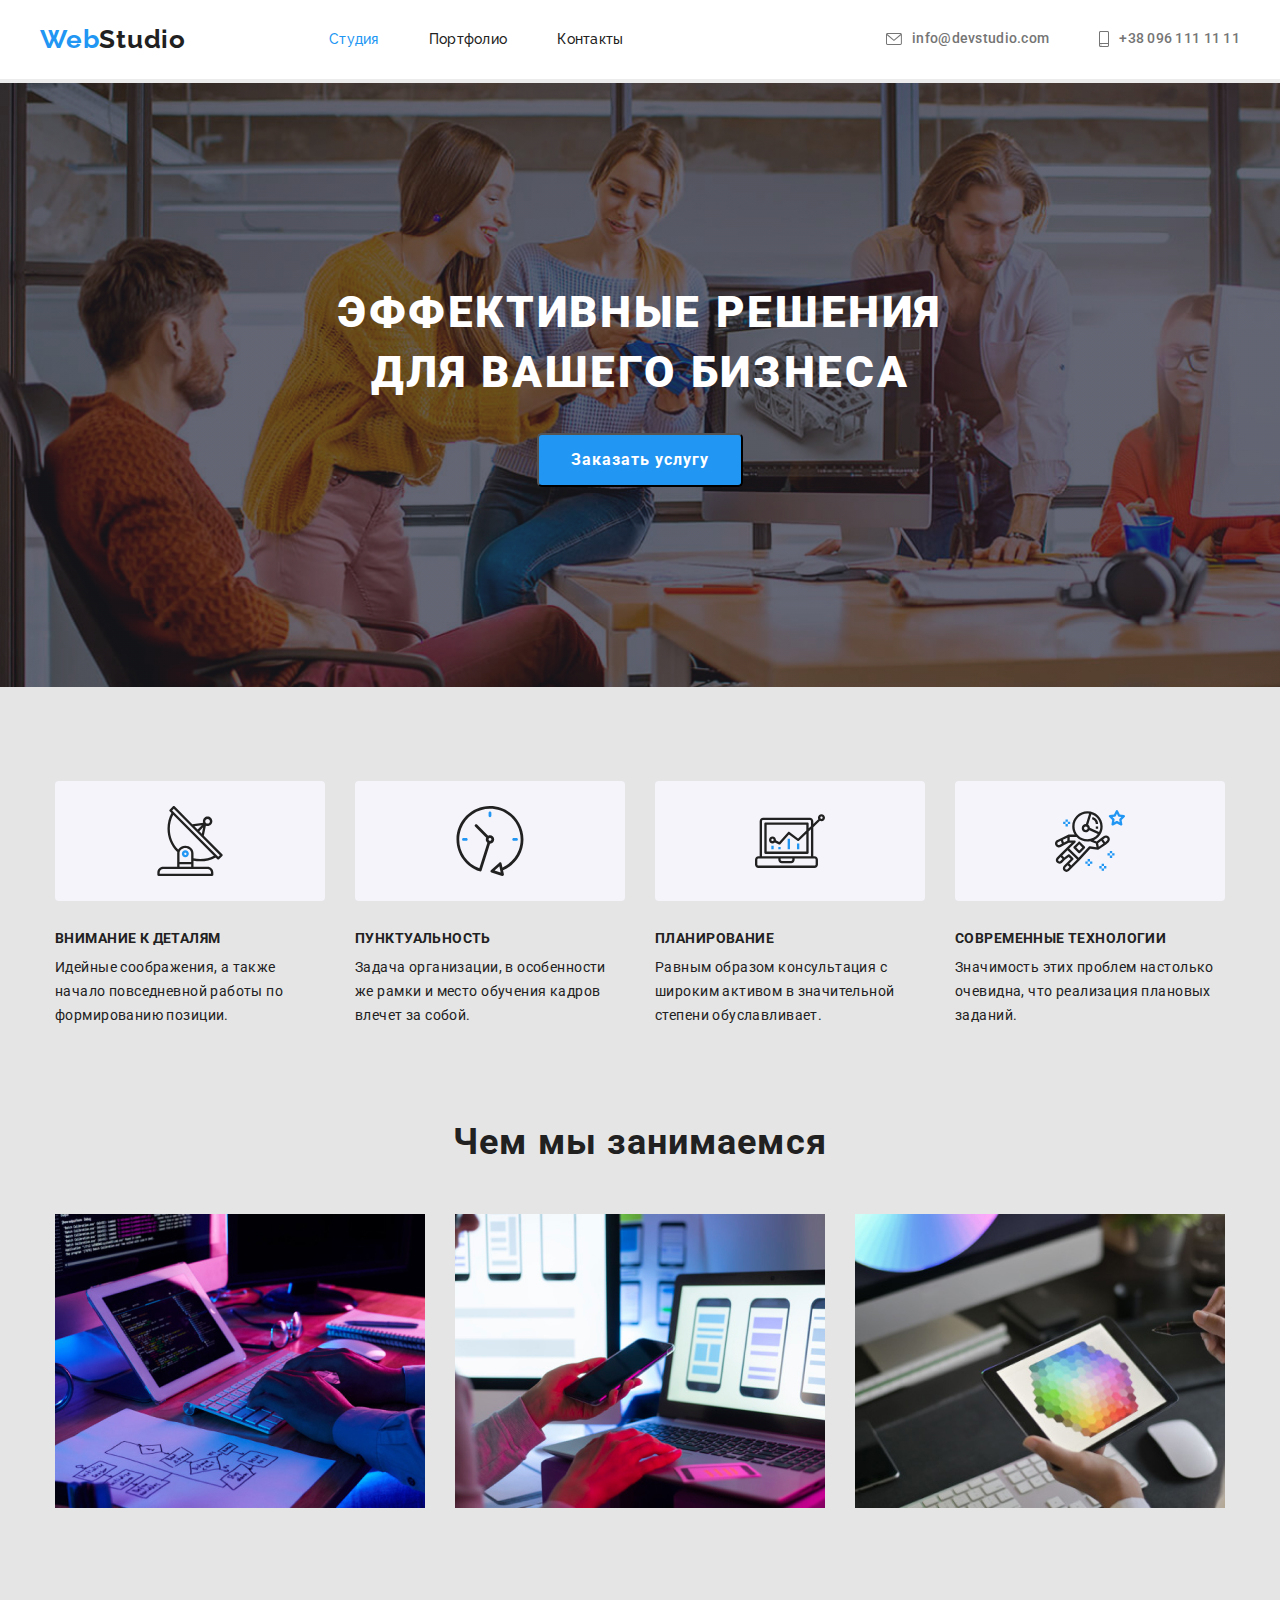
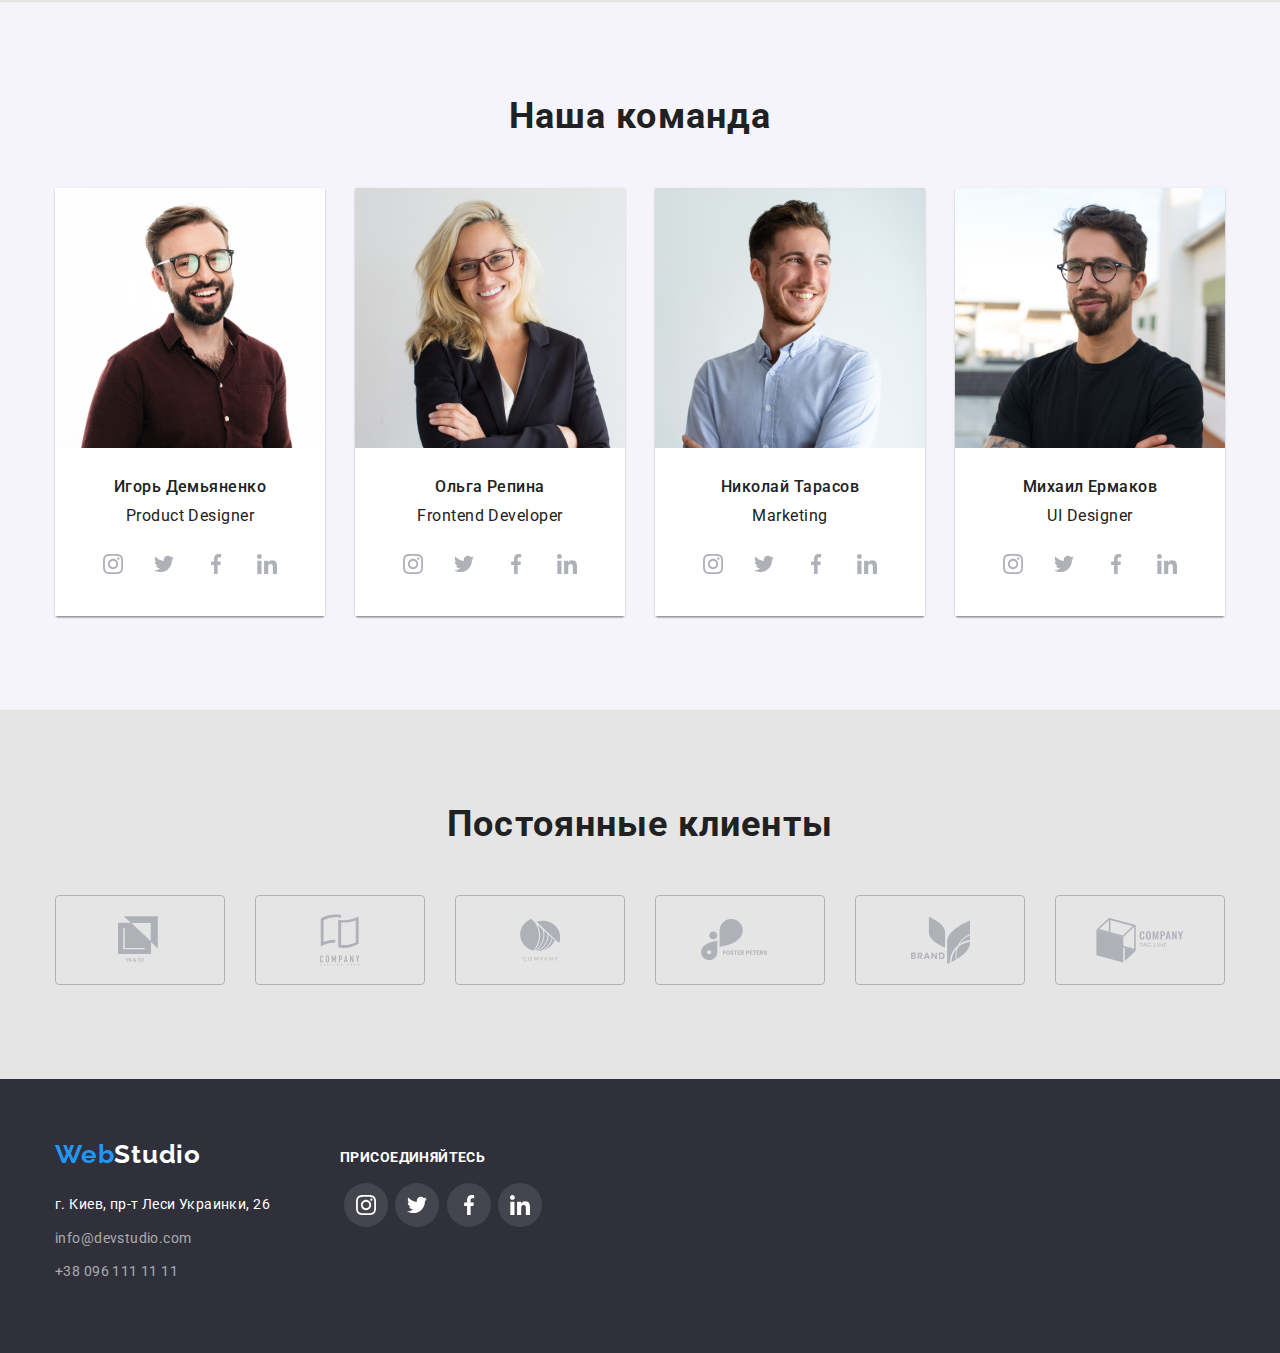
==== index.html @ 930734c8 "Перенос ДЗ №4" ====
<!DOCTYPE html>
<html lang="ru">
<head>
    <meta charset="UTF-8">
    <meta name="viewport" content="width=device-width, initial-scale=1.0">
    <title>Веб-Студия</title>
    <link rel="stylesheet" href="https://cdnjs.cloudflare.com/ajax/libs/modern-normalize/1.0.0/modern-normalize.css">
    <link rel="stylesheet" href="./css/style.css">
    <link rel="preconnect" href="https://fonts.gstatic.com">
<link href="https://fonts.googleapis.com/css2?family=Raleway:wght@700&family=Roboto:wght@400;500;700;900&display=swap" rel="stylesheet">
    
</head>
<body>

    <!-- Хедер -->
    <header>
        <div class="container header-container">
            <a class="header-logo" href="index.html">Web
                <span class="header-studio">Studio</span>
            </a>
            <nav class="nav">
                <ul class="list header-list">
                    <li class="header-item">
                        <a class="link header-link active-page" href="index.html">Студия</a>
                    </li>

                    <li>
                        <a class="link header-link" href="portfolio.html">Портфолио</a>
                    </li>

                    <li>
                        <a class="link header-link" href="#">Контакты</a>
                    </li>
                </ul>
            </nav>
            <!--------------------- Контакты хедера ----------------------------->
            <ul class="list contact-list">
                <li>
                    <a class="link header-contacts" href="mailto:">
                        <svg class="icon-mail">
                            <use href="./images/sprite.svg#icon-mail"></use>
                        </svg> info@devstudio.com </a>
                </li>
                <li>
                    <a class="link header-contacts" href="tel:+380961111111">
                        <svg class="icon-smartphone">
                            <use href="./images/sprite.svg#icon-smartphone"></use>
                        </svg> +38 096 111 11 11
                    </a>
                </li>
            </ul>
        </div>
    </header>

    <main>
        <!--------------------- Герой --------------------------------->
        <hr class="hero-line">
        <section class="hero">
            <div class="container overlay">
                <h1 class="hero-text">Эффективные решения <br>
                    для вашего бизнеса
                </h1>
                <button class="button main-button">
                    Заказать услугу
                </button>
            </div>
        </section>

        <!--------------------- Компетенции --------------------------->
        <section class="competence">
            <h2 class="visually-hidden"></h2>

            <div class="container">
                <ul class="list competence-list">
                    <li class="competence-unit">
                        <div class="competence-icon">
                            <svg width="70" height="70">
                                <use href="./images/sprite.svg#icon-antenna"></use>
                            </svg>
                        </div>
                        <h3 class="competence-item">Внимание к деталям</h3>
                        <p class="competence-text">Идейные соображения, а также начало
                            повседневной работы по формированию позиции.
                        </p>
                    </li>
                    <li class="competence-unit">
                        <div class="competence-icon">
                            <svg width="70" height="70">
                                <use href="./images/sprite.svg#icon-clock"></use>
                            </svg>
                        </div>
                        <h3 class="competence-item">Пунктуальность</h3>
                        <p class="competence-text">Задача организации, в особенности же рамки
                            и место обучения кадров влечет за собой.
                        </p>
                    </li>
                    <li class="competence-unit">
                        <div class="competence-icon">
                            <svg width="70" height="70">
                                <use href="./images/sprite.svg#icon-diagram"></use>
                            </svg>
                        </div>
                        <h3 class="competence-item">Планирование</h3>
                        <p class="competence-text">Равным образом консультация с широким активом
                            в значительной степени обуславливает.
                        </p>
                    </li>
                    <li class="competence-unit">
                        <div class="competence-icon">
                            <svg width="70" height="70">
                                <use href="./images/sprite.svg#icon-astronaut"></use>
                            </svg>
                        </div>
                        <h3 class="competence-item">Современные технологии</h3>
                        <p class="competence-text">Значимость этих проблем настолько очевидна,
                            что реализация плановых заданий.
                        </p>
                    </li>
                </ul>
            </div>
        </section>

        <!--------------------- Чем мы занимаемся --------------------->
        <section class="our-work">
            <div class="container">
                <h2 class="our-work-title">Чем мы занимаемся</h2>
                <ul class="list images-list">
                    <li class="images-item">
                        <img class="our-work-imges" src="./images/picture1.jpg" alt="Man printing on a keyboard"
                            width="370">
                    </li>
                    <li class="images-item">
                        <img class="our-work-imges" src="./images/picture2.jpg" alt="Woman keep a smartphone"
                            width="370">
                    </li>
                    <li class="images-item">
                        <img class="our-work-imges" src="./images/picture3.jpg" alt="Woman keep a tablet" width="370">
                    </li>
                </ul>
            </div>
        </section>

         <!-- Наша команда  -->
        <section class="our-team">
            <div class="container">
                <h2 class="our-team-title">Наша команда</H2>
                <ul class="list images-list">

                    <li class="our-team-item">
                        <img class="our-team-imges" src="./images/img1.jpg" alt="man in a brown shirt" width="270">
                        <div class="our-team-people">
                            <h3 class="team-item">Игорь Демьяненко</h3>
                            <p class="team-text">Product Designer</p>
                            <ul class="social-box">
                                <li class="social-item">
                                    <a class="team social-link" href="#">
                                        <svg class="icon-instagram">
                                            <use href="./images/sprite.svg#icon-instagram"></use>
                                        </svg>
                                    </a>
                                </li>
                                <li class="social-item">
                                    <a class="team social-link" href="#">
                                        <svg class="icon-twitter">
                                            <use href="./images/sprite.svg#icon-twitter"></use>
                                        </svg>
                                    </a>
                                </li>
                                <li class="social-item">
                                    <a class="team social-link" href="#">
                                        <svg class="icon-facebook">
                                            <use href="./images/sprite.svg#icon-facebook"></use>
                                        </svg>
                                    </a>
                                </li>
                                <li class="social-item">
                                    <a class="team social-link" href="#">
                                        <svg class="icon-linkedin">
                                            <use href="./images/sprite.svg#icon-linkedin"></use>
                                        </svg>
                                    </a>
                                </li>
                            </ul>
                        </div>
                    </li>

                    <li class="our-team-item">
                        <img class="our-team-imges" src="./images/img2.jpg" alt="woman in a black jacket" width="270">
                        <div class="our-team-people">
                            <h3 class="team-item">Ольга Репина</h3>
                            <p class="team-text">Frontend Developer</p>
                            <ul class="social-box">
                                <li class="social-item">
                                    <a class="team social-link" href="#">
                                        <svg class="icon-instagram">
                                            <use href="./images/sprite.svg#icon-instagram"></use>
                                        </svg>
                                    </a>
                                </li>
                                <li class="social-item">
                                    <a class="team social-link" href="#">
                                        <svg class="icon-twitter">
                                            <use href="./images/sprite.svg#icon-twitter"></use>
                                        </svg>
                                    </a>
                                </li>
                                <li class="social-item">
                                    <a class="team social-link" href="#">
                                        <svg class="icon-facebook">
                                            <use href="./images/sprite.svg#icon-facebook"></use>
                                        </svg>
                                    </a>
                                </li>
                                <li class="social-item">
                                    <a class="team social-link" href="#">
                                        <svg class="icon-linkedin">
                                            <use href="./images/sprite.svg#icon-linkedin"></use>
                                        </svg>
                                    </a>
                                </li>
                            </ul>
                        </div>
                    </li>

                    <li class="our-team-item">
                        <img class="our-team-imges" src="./images/img3.jpg" alt="man in a blue shirt" width="270">
                        <div class="our-team-people">
                            <h3 class="team-item">Николай Тарасов</h3>
                            <p class="team-text">Marketing</p>
                            <ul class="social-box">
                                <li class="social-item">
                                    <a class="team social-link" href="#">
                                        <svg class="icon-instagram">
                                            <use href="./images/sprite.svg#icon-instagram"></use>
                                        </svg>
                                    </a>
                                </li>
                                <li class="social-item">
                                    <a class="team social-link" href="#">
                                        <svg class="icon-twitter">
                                            <use href="./images/sprite.svg#icon-twitter"></use>
                                        </svg>
                                    </a>
                                </li>
                                <li class="social-item">
                                    <a class="team social-link" href="#">
                                        <svg class="icon-facebook">
                                            <use href="./images/sprite.svg#icon-facebook"></use>
                                        </svg>
                                    </a>
                                </li>
                                <li class="social-item">
                                    <a class="team social-link" href="#">
                                        <svg class="icon-linkedin">
                                            <use href="./images/sprite.svg#icon-linkedin"></use>
                                        </svg>
                                    </a>
                                </li>
                            </ul>
                        </div>
                    </li>

                    <li class="our-team-item">
                        <img class="our-team-imges" src="./images/img4.jpg" alt="man in a black t-shirt" width="270">
                        <div class="our-team-people">
                            <h3 class="team-item">Михаил Ермаков</h3>
                            <p class="team-text">UI Designer</p>
                            <ul class="social-box">
                                <li class="social-item">
                                    <a class="team social-link" href="#">
                                        <svg class="icon-instagram">
                                            <use href="./images/sprite.svg#icon-instagram"></use>
                                        </svg>
                                    </a>
                                </li>
                                <li class="social-item">
                                    <a class="team social-link" href="#">
                                        <svg class="icon-twitter">
                                            <use href="./images/sprite.svg#icon-twitter"></use>
                                        </svg>
                                    </a>
                                </li>
                                <li class="social-item">
                                    <a class="team social-link" href="#">
                                        <svg class="icon-facebook">
                                            <use href="./images/sprite.svg#icon-facebook"></use>
                                        </svg>
                                    </a>
                                </li>
                                <li class="social-item">
                                    <a class="team social-link" href="#">
                                        <svg class="icon-linkedin">
                                            <use href="./images/sprite.svg#icon-linkedin"></use>
                                        </svg>
                                    </a>
                                </li>
                            </ul>
                        </div>
                    </li>

                </ul>
            </div>
        </section>
         <!-- Клиенты  -->
        <section class="clients">
            <div class="container">
                <h2 class="clients-title">Постоянные клиенты</h2>
                <ul class="clients-list">
                    <li class="clients-item">
                        <a class="clients-link" href="">
                            <svg class="icon-Client_1" width="44" height="49">
                                <use href="./images/sprite.svg#icon-Client_1"></use>
                            </svg>
                        </a>
                    </li>
                    <li class="clients-item">
                        <a class="clients-link" href="">
                            <svg class="icon-Client_2" width="40" height="52">
                                <use href="./images/sprite.svg#icon-Client_2"></use>
                            </svg>
                        </a>
                    </li>
                    <li class="clients-item">
                        <a class="clients-link" href="">
                            <svg class="icon-Client_3" width="41" height="42">
                                <use href="./images/sprite.svg#icon-Client_3"></use>
                            </svg>
                        </a>
                    </li>
                    <li class="clients-item">
                        <a class="clients-link" href="">
                            <svg class="icon-Client_4" width="79" height="42">
                                <use href="./images/sprite.svg#icon-Client_4"></use>
                            </svg>
                        </a>
                    </li>
                    <li class="clients-item">
                        <a class="clients-link" href="">
                            <svg class="icon-Client_5" width="59" height="47">
                                <use href="./images/sprite.svg#icon-Client_5"></use>
                            </svg>
                        </a>
                    </li>
                    <li class="clients-item">
                        <a class="clients-link" href="">
                            <svg class="icon-Client_6" width="88" height="45">
                                <use href="./images/sprite.svg#icon-Client_6"></use>
                            </svg>
                        </a>
                    </li>
                </ul>
            </div>
        </section>
    </main>

    <!-- Футер -->
    <footer>
        <div class="container footer-container">
            <div>
                <a class="footer-logo" href="index.html">Web
                    <span class="footer-studio link">Studio</span>
                </a>
                <address>г. Киев, пр-т Леси Украинки, 26</address>
                <a class="link footer-link" href="mailto:">info@devstudio.com</a>
                <a class="link footer-link" href="tel:+380961111111">+38 096 111 11 11</a>
            </div>
            <div>
                <h3 class="footer-item">
                    ПРИСОЕДИНЯЙТЕСЬ
                </h3>
                <ul class="footer-box">
                    <li class="social-unit">
                        <a class="social-link" href="#">
                            <svg class="pic-instagram">
                                <use href="./images/sprite.svg#icon-instagram"></use>
                            </svg>
                        </a>
                    </li>
                    <li class="social-unit">
                        <a class="social-link" href="#">
                            <svg class="pic-twitter">
                                <use href="./images/sprite.svg#icon-twitter"></use>
                            </svg>
                        </a>
                    </li>
                    <li class="social-unit">
                        <a class="social-link" href="#">
                            <svg class="pic-facebook">
                                <use href="./images/sprite.svg#icon-facebook"></use>
                            </svg>
                        </a>
                    </li>
                    <li class="social-unit">
                        <a class="social-link" href="#">
                            <svg class="pic-linkedin">
                                <use href="./images/sprite.svg#icon-linkedin"></use>
                            </svg>
                        </a>
                    </li>
                </ul>
            </div>
        </div>
    </footer>
</body>
</html>
---- css/style.css ----
/* 
Основной цвет текста   #212121; - Заголовки черн
Вторичный цвет текста  #FFFFFF; - Заголовки бел
Цвет текста Параграфы  #757575;

Акцкет 1 ------------- #2196F3; - Синий для кнопок и навигации */


 /* 
 Основной цвет фона  #E5E5E5; - 
 Вторичный цвет фона #2F303A; - Герой и Футер
 Фон хедера          #FFFFFF;

 */
:root {
    --primary-title-color:#212121;
    --secondary-title-color:#FFFFFF;
    --text-color:#757575;
    --accent-color:#2196F3;
    --logo-color:#ffffff;
    --icon-color:  #AFB1B8;

    --primary-background-color:#E5E5E5;
    --secondary-background-color:#2F303A;
    --header-background-clor:#FFFFFF;  
    --button-background-clor:#F5F4FA;

}

h1,
h2,
h3,
p {
  margin-top: 0;
  margin-bottom: 0;
}

ul {
    list-style: none;
    margin: 0;
    padding: 0;
}

li {
    list-style: none;
    margin: 0;
    padding: 0;
}

body {
    font-family: 'Roboto', sans-serif;
    font-style: normal;
}

header {
    background-color: var(--header-background-clor);
}

.container {
    width: 1200px;
    margin: 0 auto;
    padding: 0 15px;
}

.header-container {
    display: flex;
    align-items: center;
    padding: 24px 0;
}

footer {
    padding: 60px 0;
    background-color: var(--secondary-background-color);
}
.footer-container {
    display: flex;
    justify-self: center;
}

.footer-item {
    padding-top: 12px;
    padding-bottom: 20px;
    margin-left: 70px;

    font-weight: 700;
    font-size: 14px;
    line-height: 0.87;
    letter-spacing: 0.03em;
    text-transform: uppercase;

    color: var(--secondary-title-color);;
}

.nav { 
    margin-left: 93px;  

    font-family: Raleway;
    font-weight: 700;
    font-size: 26px;
    line-height: 1.19;
    letter-spacing: 0.03em;
}

.header-list {
    display: flex;
    justify-content: center;
    margin: 0;
    padding: 0;

    font-weight: 500;
    font-size: 14px;
    line-height: 1.42;
    letter-spacing: 0.02em;
}

.hero {
    padding: 200px 0;

    background-repeat: no-repeat;
    background-size: cover;

    background-color: var(--secondary-background-color);
    background-image: linear-gradient( 
        to right,
        rgba(47, 48, 58, 0.4),
        rgba(47, 48, 58, 0.4) ), 
        url(../images/hero_background.jpg);
}

.hero-text {
    margin: 0 auto;
    margin-bottom: 30px;

    font-weight: 900;
    font-size: 44px;
    line-height: 1.36;
    text-align: center;
    letter-spacing: 0.06em;
    text-transform: uppercase;

    color: var(--logo-color);
}

.competence {
    margin: 0 auto;
    padding: 94px 0 47px;

    background-color: var(--primary-background-color);
}

.our-work {
    padding: 47px 0 94px;

    font-weight: 700;
    font-size: 36px;
    line-height: 1.16;
    text-align: center;
    letter-spacing: 0.03em;

    background-color: var(--primary-background-color);
}

.our-team {
    padding: 94px 0;

    font-weight: 700;
    font-size: 36px;
    line-height: 1.16;
    text-align: center;
    letter-spacing: 0.03em;

    background-color: var(--button-background-clor);
}

.competence-list {
    display: flex;
    flex-direction: row;
    justify-content: center;
}

.competence-unit {
    width: 270px;
    margin-right: 30px;
}

.competence-unit:last-child {
    margin-right: 0;
}

.competence-icon {
    display: flex;
    justify-content: center;
    align-items: center;
    margin-right: 30px;
    width: 270px;
    height: 120px;

    background: var(--button-background-clor);
    border-radius: 4px;
}

.competence-icon:last-child {
    margin-right: 0;
}

.images-list {
    display: flex;
}

.our-work-imges {
    width: 370px;
}

.images-item {
    width: calc((100%-60px) / 3);
    margin-right: 30px;
} 

.images-item:nth-child(3n) {
    margin-right: 0;
  }

.our-team-item {
    width: calc((100%-90px) / 4);
    margin-right: 30px;
    box-shadow: 0px 1px 3px rgba(0, 0, 0, 0.12), 0px 1px 1px rgba(0, 0, 0, 0.14),    0px 2px 1px rgba(0, 0, 0, 0.2);
    border-radius: 0px 0px 4px 4px;
}  

.our-team-item:nth-child(4n) {
    margin-right: 0;
}

.visually-hidden {
    position: absolute;
    clip: rect(0 0 0 0);
    width: 1px;
    height: 1px;
    margin: -1px;
    …
  }
  
.our-work-title,
.our-team-title,
.clients-title {
    margin-top: 0;
    margin-bottom: 50px;

    font-weight: 700;
    font-size: 36px;
    line-height: 1.16;
    text-align: center;
    letter-spacing: 0.03em;

    color: var(--primary-title-color);

}

.button {
    background-color: var(--accent-color);
}

.button-filter {
    padding: 6px 22px;
    border-radius: 4px;
    border: 0;
    cursor: pointer;

    font-weight: 500;
    font-size: 16px;
    line-height: 1.62;
    text-align: center;
    letter-spacing: 0.03em;

    background-color: var(--button-background-clor);
}

.button-filter:hover,
.button-filter:focus {
    background-color: var(--accent-color);
    color: var(--secondary-title-color);
    outline: none;
}

.button-item {
    margin-right: 8px;
}

img {
    display: block;
    max-width: 100%;
    height: auto;
}

.button-item:last-child {
    margin-right: 0;
}

.filter-list {
    display: flex;
    flex-direction: row;
    justify-content: center; 
}

.project-list {
    display: flex;
    flex-wrap: wrap;
}

.project-item {
    width: 370px;
    margin-right: 30px; 
    margin-bottom: 30px;
    cursor: pointer;
}

.project-item:nth-child(3n) {  
    margin-right: 0;
}

.project-item:nth-last-child(-n + 3) {  
    margin-bottom: 0;
}

.project-item .link {
    display: block;
    text-decoration: none;
}

.project-item .link:hover,
.project-item .link:focus {
    border: 1px solid #EEEEEE;
    box-shadow: 0px 1px 1px rgba(0, 0, 0, 0.12), 
    0px 4px 4px rgba(0, 0, 0, 0.06), 
    1px 4px 6px rgba(0, 0, 0, 0.16);
}

.hero-text,
.main-button {
    color: var(--logo-color);
}

.main-button {
    display: flex;
    margin: 0 auto;
    border-radius: 5px;
    padding: 10px 32px;
    cursor: pointer;
    
    font-weight: 700;
    font-size: 16px;
    line-height: 1.87;
    text-align: center;
    letter-spacing: 0.06em;
}

.competence-item {
    margin: 30px 0 10px;
    width: 270px;

    font-weight: 700;
    font-size: 14px;
    line-height: 1.14;
    letter-spacing: 0.03em;
    text-transform: uppercase;
}

.competence-text {
    width: 270px;
    margin-left: 30px;
    margin: 0 auto;

    font-weight: 400;
    font-size: 14px;
    line-height: 1.71;
    letter-spacing: 0.03em;
}

.team-item {
    margin-bottom: 10px;

    font-weight: 500;
    font-size: 16px;
    line-height: 1.18;
    text-align: center;
    letter-spacing: 0.03em;
}

.team-text {
    font-weight: 400;
    font-size: 16px;
    line-height: 1.18;
    text-align: center;
    letter-spacing: 0.03em;
}

.header-studio {
    font-family: 'Raleway', sans-serif;
    font-weight: 700;
    font-size: 26px;
    line-height: 1.19;
    letter-spacing: 0.03em;

    color: var(--primary-title-color);

}

.footer-studio {
    font-family: 'Raleway', sans-serif;
    font-weight: 700;
    font-size: 26px;
    line-height: 1.19;
    letter-spacing: 0.03em;

    color: var(--logo-color);
}

.header-logo {
    display: flex;
    text-decoration: none;

    font-family: 'Raleway', sans-serif;
    font-weight: 700;
    font-size: 26px;
    line-height: 1.19;
    letter-spacing: 0.03em;

    color: var(--accent-color);
}

.footer-logo {
    display: flex;
    margin-bottom: 20px;
    text-decoration: none;

    font-family: 'Raleway', sans-serif;
    font-weight: 700;
    font-size: 26px;
    line-height: 1.19;
    letter-spacing: 0.03em;

    color: var(--accent-color);
}

.list {
    color: var(--primary-title-color);
    list-style: none;
}

.link {
    text-decoration: none;
}

.contact-list {
    display: flex;  
    justify-content: flex-end;
    margin-left: auto;
}

.header-list .active-page {
    color: var(--accent-color);
}

.header-link {
    margin-left: 50px;
    color: var(--primary-title-color);
}

.header-contacts {
    display: flex;
    align-items: center;
    margin-left: 50px;

    font-weight: 500;
    font-size: 14px;
    line-height: 1.14;
    letter-spacing: 0.02em;
    
    color: var(--text-color);
}

.icon-mail {
    margin-right: 10px;
    width: 16px;
    height: 12px;

    fill: var(--text-color);
}

.icon-smartphone {
    margin-right: 10px;
    width: 10px;
    height: 16px;

    fill: var(--text-color);
}

.header-contacts:hover,
.header-contacts:focus {
    color: var(--accent-color);
}

.header-contacts:hover .icon-mail,
.header-contacts:hover .icon-smartphone,

.header-contacts:focus .icon-mail,
.header-contacts:focus .icon-smartphone {
    fill: var(--accent-color);
}

.header-link:hover,
.header-link:focus {
    color: var(--accent-color);
}

.footer-link {
    display: flex;
    flex-direction: column;
    margin-bottom: 9px;

    font-weight: 400;
    font-size: 14px;
    line-height: 1.71;
    letter-spacing: 0.03em;

    color: rgba(255, 255, 255, 0.6);
}

.footer-link:hover, 
.footer-link:focus {
    color: var(--accent-color);
}

.text {
    color: var(--text-color);
}

address {
    margin-bottom: 9px;
    
    font-style: normal;
    font-weight: 400;
    font-size: 14px;
    line-height: 2;
    letter-spacing: 0.03em;
    color: var(--secondary-title-color);
}

.project-title {
    font-weight: 700;
    font-size: 18px;
    line-height: 2;
    letter-spacing: 0.06em;
}

.project-text {
    font-weight: 400;
    font-size: 16px;
    line-height: 1.87;
    letter-spacing: 0.03em;
    color: var(--text-color);
}

.filter-container {
    padding-bottom: 50px;
}

.project-name {
    padding: 20px 24px;
    border: 1px solid #EEEEEE;
}

.project-container {
    padding: 94px 0;
}

.our-team-people {
    padding-top: 30px;
    padding-bottom: 30px;
    padding-left: auto;
    padding-right: auto;

    background: var(--secondary-title-color);
}

.hero-line {
    border: 2px solid #ECECEC;
    margin: 0;
}

.social-box {
    display: flex;
    justify-content: space-around;
    width: 206px;
    margin-left: 32px;
    margin-top: 16px;
}

.social-item {
    display: flex;
    align-items: center;
    justify-content: center;
    width: 44px;
    height: 44px;   
}

.social-item .social-link {
    display: flex;
    align-items: center;
    justify-content: center;
    width: 100%;
    height: 100%;
    border-radius: 50%;

    background: transparent;
    fill: var(--icon-color);
}

.social-item .social-link:focus,
.social-item .social-link:hover {
    background: var(--accent-color);
    fill: var(--logo-color);
    outline-style: none;
}

.icon-instagram,
.icon-twitter,
.icon-facebook,
.icon-linkedin {
    width: 20px;
    height: 20px;
}

.footer-box {
    display: flex;
    justify-content: space-around;
    width: 206px;
    margin-left: 70px;
}

.social-unit {
    display: flex;
    align-items: center;
    justify-content: center;
    width: 44px;
    height: 44px;   
}

.footer-box .social-link {
    display: flex;
    align-items: center;
    justify-content: center;
    width: 100%;
    height: 100%;
    border-radius: 50%;

    background: rgba(255, 255, 255, 0.1);
}

.footer-box .social-link:focus,
.footer-box .social-link:hover {
    background: var(--accent-color);
    outline-style: none;
}

.pic-instagram,
.pic-twitter,
.pic-facebook,
.pic-linkedin {
    width: 20px;
    height: 20px; 
    fill: var(--secondary-title-color);
}

.clients {
    padding: 94px 0;
    margin: 0 auto;
    
    background-color: var(--primary-background-color);
}

.clients-list {
    display: flex;
    align-items: center;
}

.clients-item {
    width: 170px;
    height: 90px;
    border: 1px solid var(--icon-color);
    border-radius: 4px;
    margin-right: 30px;

    background: var(--primary-background-color);
}

.clients-item:hover,
.clients-item:focus {
    border: 1px solid var(--accent-color);
}

.clients-item:last-child {
    margin-right: 0;
}

.clients-link {
    display: flex;
    justify-content: center;
    align-items: center;
    width: 100%;
    height: 100%;
}

.icon-Client_1,
.icon-Client_2,
.icon-Client_3,
.icon-Client_4,
.icon-Client_5,
.icon-Client_6 {
    fill: var(--icon-color);
}

.clients-link:hover .icon-Client_1,
.clients-link:hover .icon-Client_2,
.clients-link:hover .icon-Client_3,
.clients-link:hover .icon-Client_4,
.clients-link:hover .icon-Client_5,
.clients-link:hover .icon-Client_6,

.clients-link:focus .icon-Client_1,
.clients-link:focus .icon-Client_2,
.clients-link:focus .icon-Client_3,
.clients-link:focus .icon-Client_4,
.clients-link:focus .icon-Client_5,
.clients-link:focus .icon-Client_6 {
    fill: var(--accent-color);
}
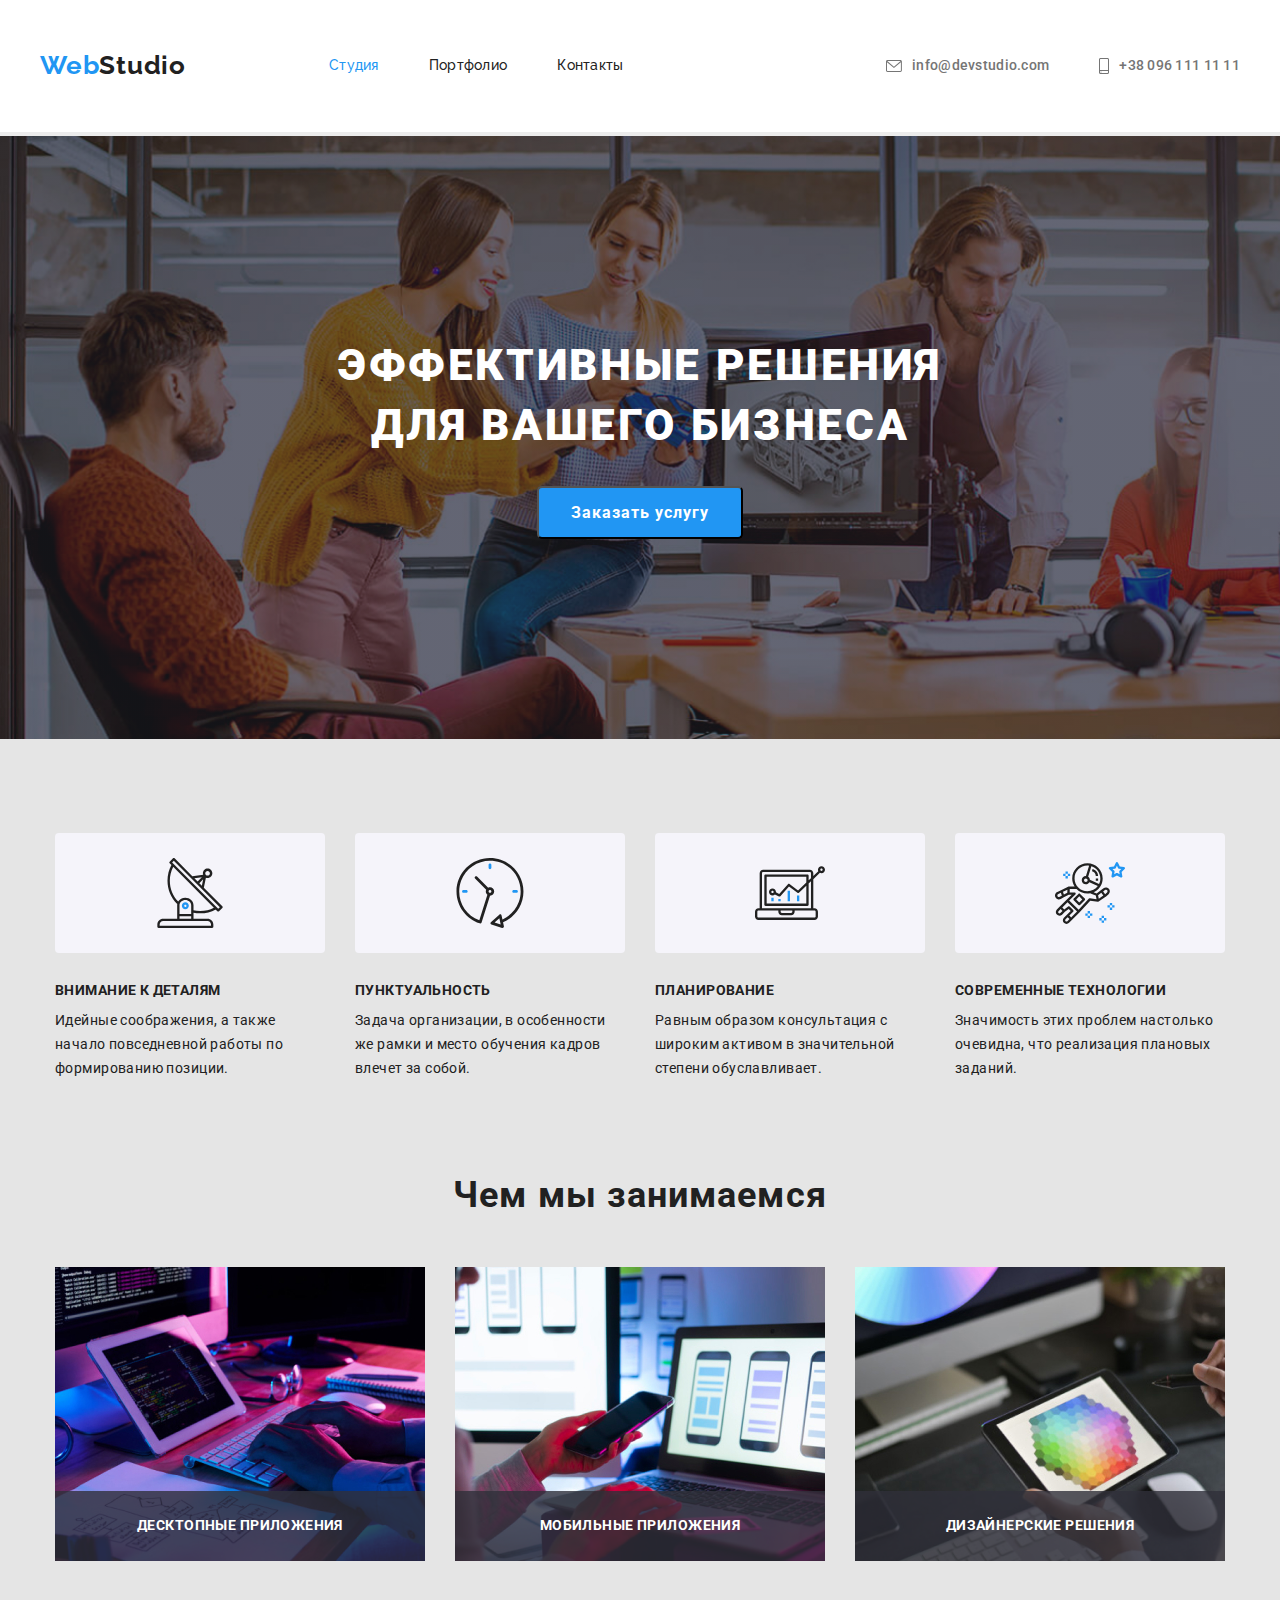
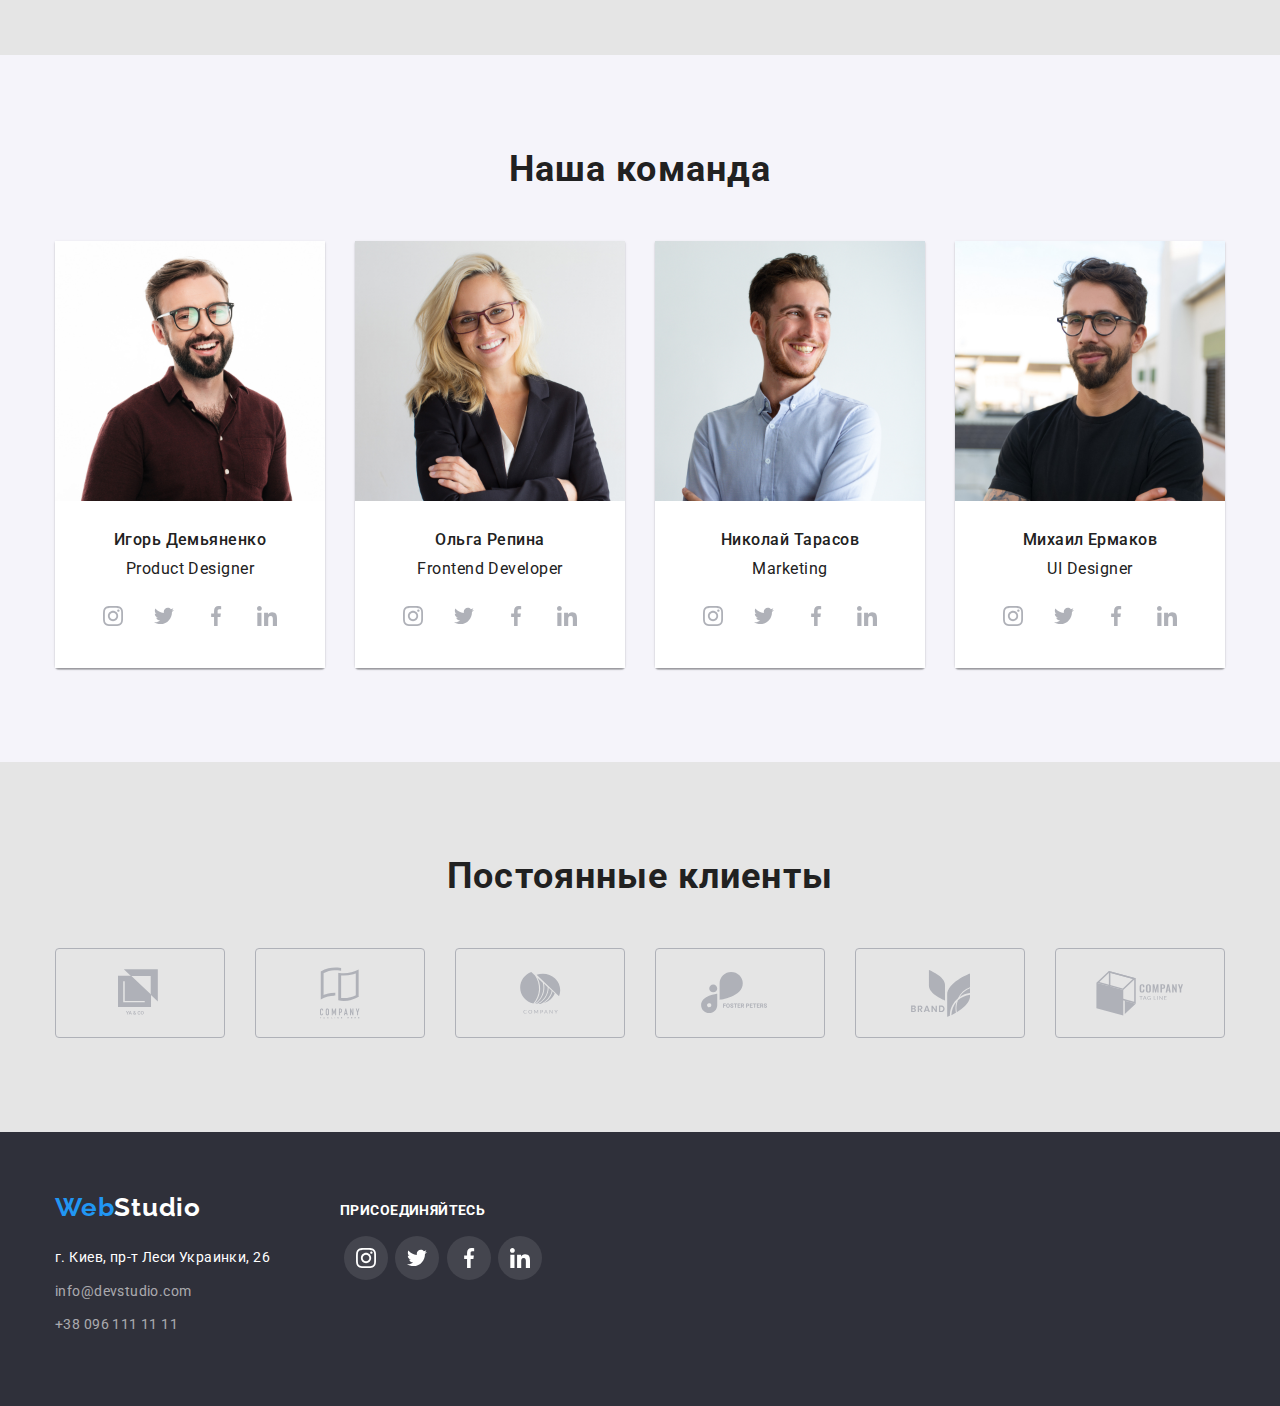
==== commit 410aec49: "Текст поверх изображений" ====
--- a/index.html
+++ b/index.html
@@ -120,7 +120,7 @@
             </div>
         </section>
 
-        <!--------------------- Чем мы занимаемся --------------------->
+        <!-- Чем мы занимаемся -->
         <section class="our-work">
             <div class="container">
                 <h2 class="our-work-title">Чем мы занимаемся</h2>
@@ -128,13 +128,17 @@
                     <li class="images-item">
                         <img class="our-work-imges" src="./images/picture1.jpg" alt="Man printing on a keyboard"
                             width="370">
+                            <p class="disctiption">Десктопные приложения</p>
                     </li>
                     <li class="images-item">
                         <img class="our-work-imges" src="./images/picture2.jpg" alt="Woman keep a smartphone"
                             width="370">
+                            <p class="disctiption">Мобильные приложения</p>
                     </li>
                     <li class="images-item">
-                        <img class="our-work-imges" src="./images/picture3.jpg" alt="Woman keep a tablet" width="370">
+                        <img class="our-work-imges" src="./images/picture3.jpg" alt="Woman keep a tablet" 
+                            width="370">
+                            <p class="disctiption">Дизайнерские решения</p>
                     </li>
                 </ul>
             </div>
--- a/css/style.css
+++ b/css/style.css
@@ -160,6 +160,24 @@
     background-color: var(--primary-background-color);
 }
 
+.disctiption {
+    position: absolute;
+    width: 370px;
+    height: 70px;
+    padding: 27px 0;
+    bottom: 0;
+    
+    font-weight: 700;
+    font-size: 14px;
+    line-height: 1.14;
+    text-align: center;
+    letter-spacing: 0.03em;
+    text-transform: uppercase;
+
+    color: var(--secondary-title-color);
+    background: rgba(47, 48, 58, 0.8);
+}
+
 .our-team {
     padding: 94px 0;
 
@@ -212,6 +230,7 @@
 }
 
 .images-item {
+    position: relative;
     width: calc((100%-60px) / 3);
     margin-right: 30px;
 } 
@@ -447,10 +466,6 @@
     list-style: none;
 }
 
-.link {
-    text-decoration: none;
-}
-
 .contact-list {
     display: flex;  
     justify-content: flex-end;
@@ -462,7 +477,15 @@
 }
 
 .header-link {
+    display: block;
     margin-left: 50px;
+    padding: 32px 0;
+    text-decoration: none;
+    
+    transition-property: color;
+    transition-duration: 250ms;
+    transition-timing-function: cubic-bezier(0.4, 0, 0.2, 1);
+
     color: var(--primary-title-color);
 }
 
@@ -470,6 +493,7 @@
     display: flex;
     align-items: center;
     margin-left: 50px;
+    text-decoration: none;
 
     font-weight: 500;
     font-size: 14px;
@@ -517,6 +541,7 @@
     display: flex;
     flex-direction: column;
     margin-bottom: 9px;
+    text-decoration: none;
 
     font-weight: 400;
     font-size: 14px;
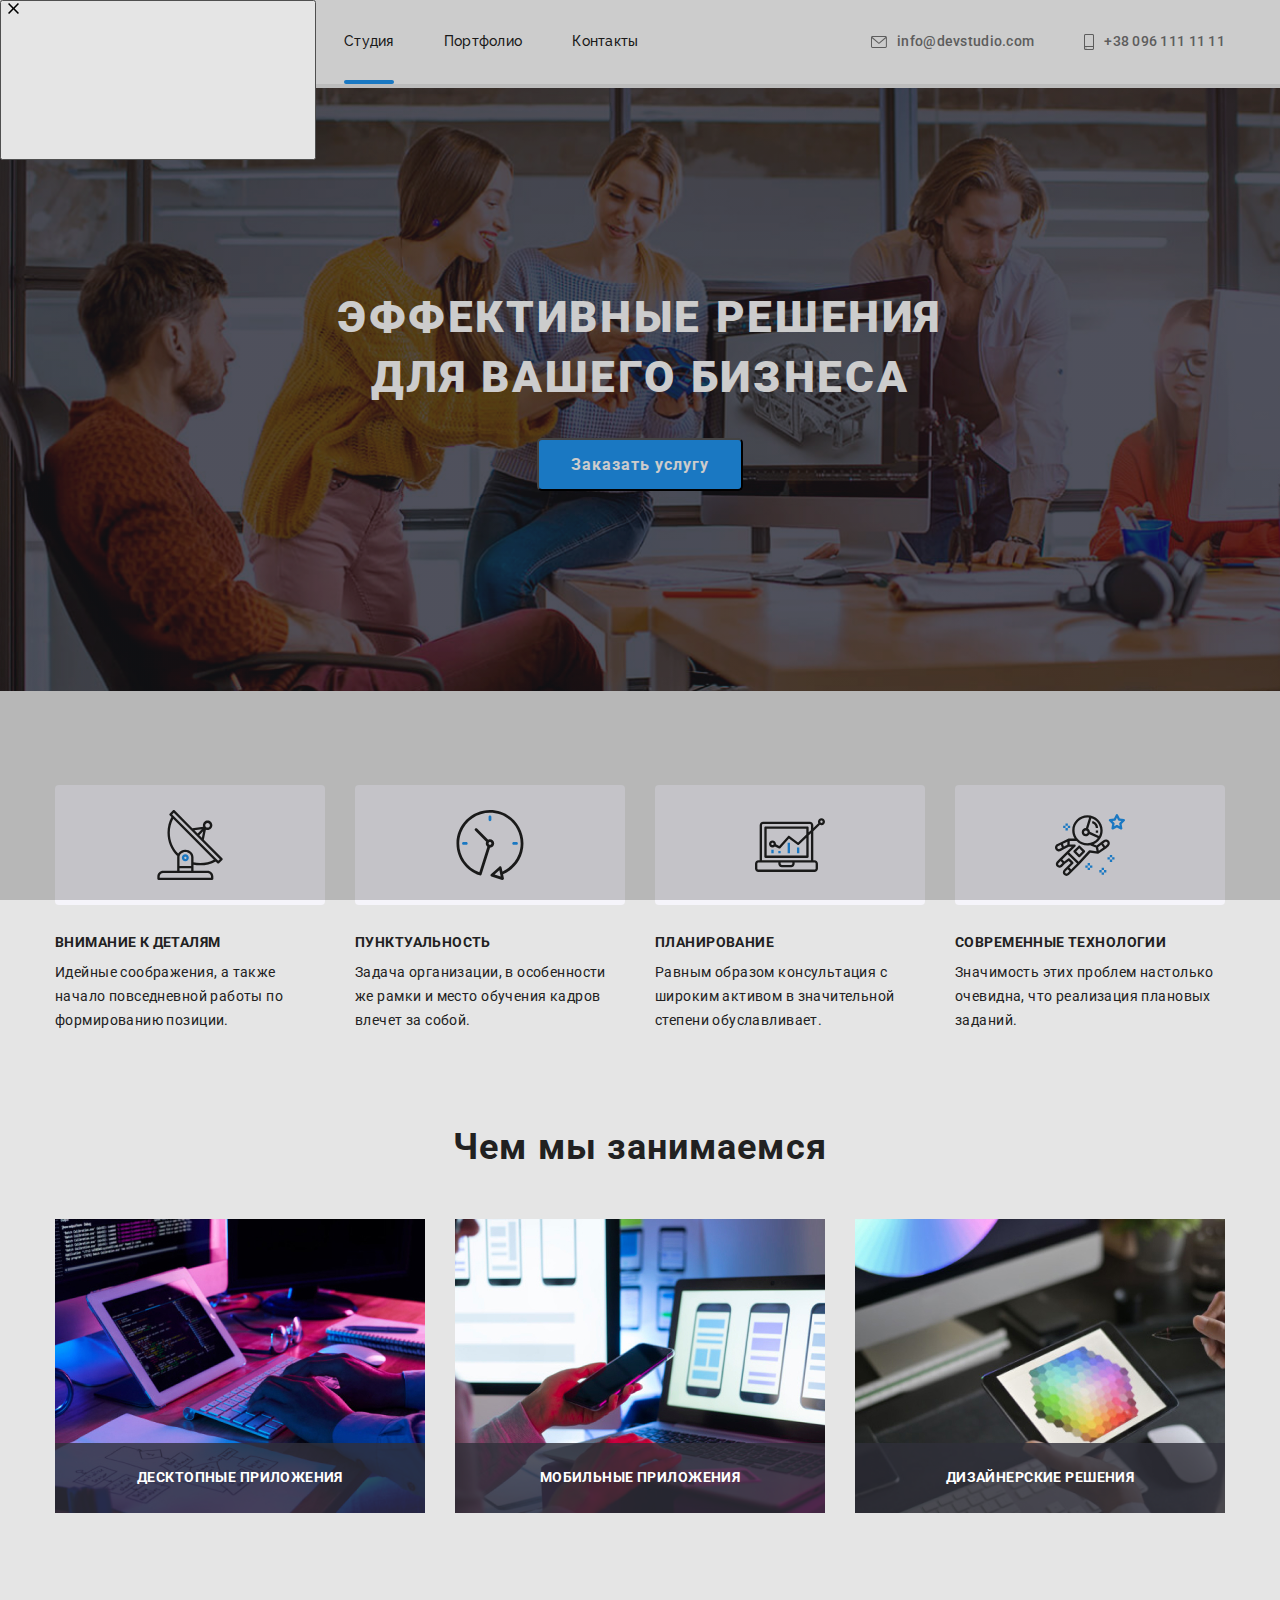
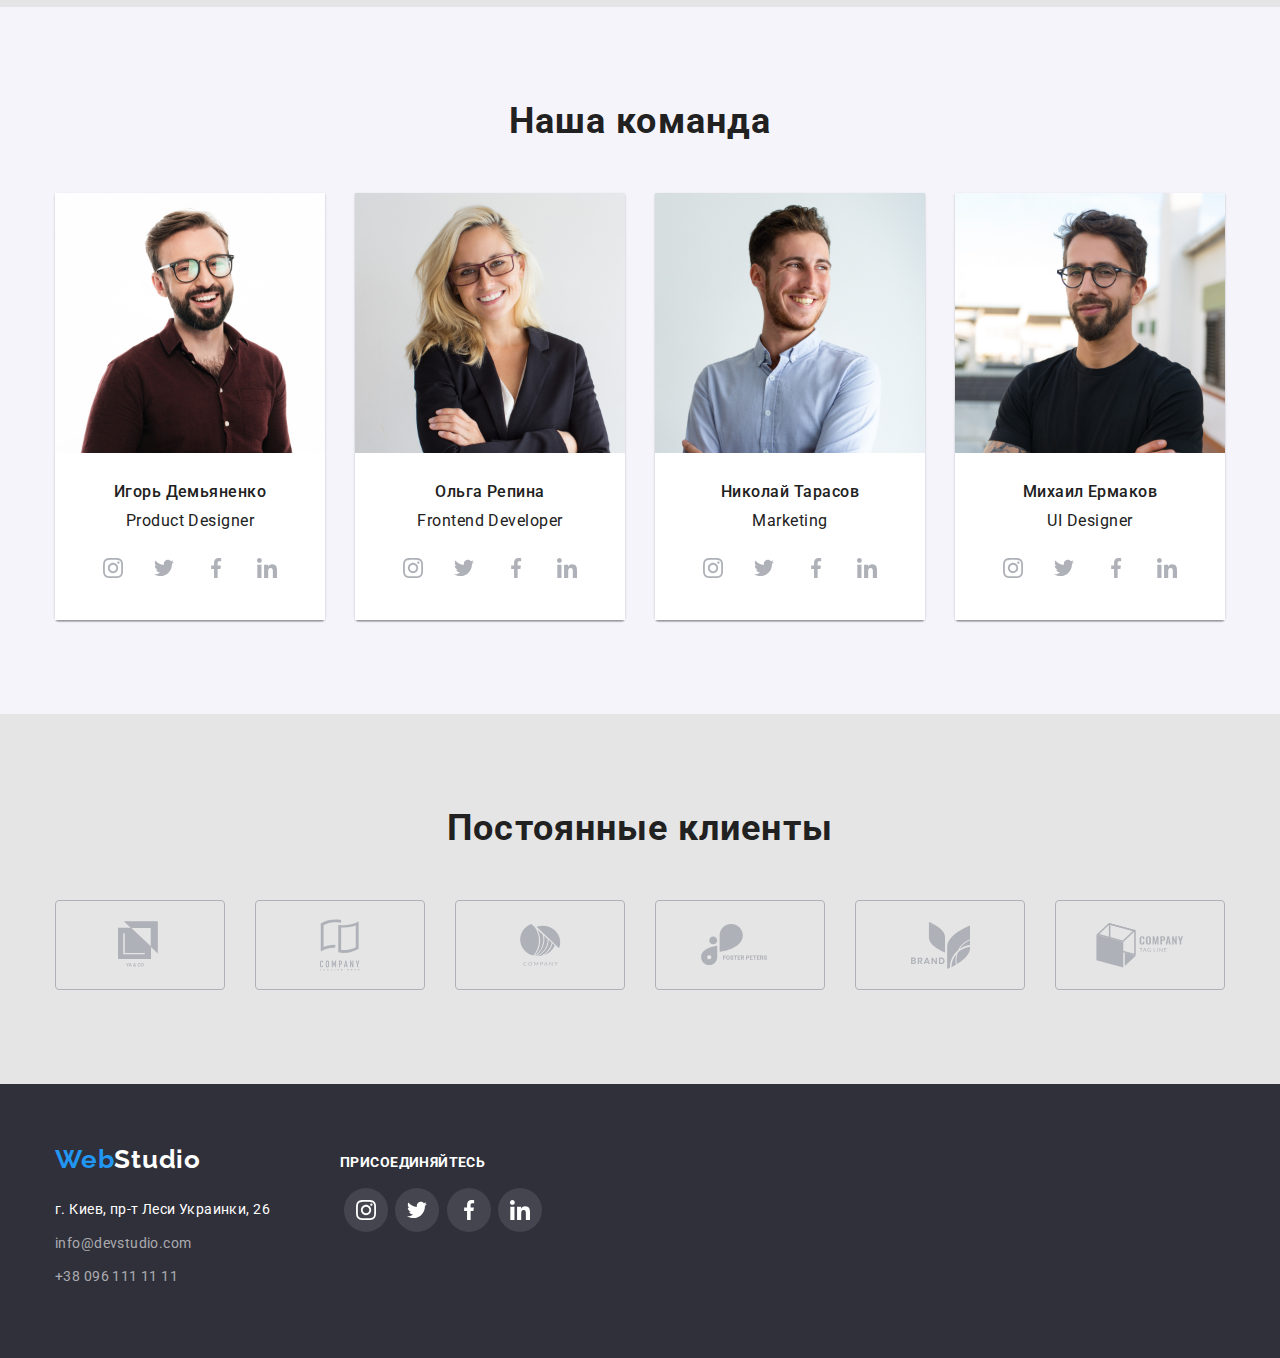
==== commit 759c63fb: "Пробую бэкдроп" ====
--- a/index.html
+++ b/index.html
@@ -53,20 +53,20 @@
     </header>
 
     <main>
-        <!--------------------- Герой --------------------------------->
+        <!-- Герой -->
         <hr class="hero-line">
         <section class="hero">
             <div class="container overlay">
                 <h1 class="hero-text">Эффективные решения <br>
                     для вашего бизнеса
                 </h1>
-                <button class="button main-button">
+                <button data-modal-open class="button main-button">
                     Заказать услугу
                 </button>
             </div>
         </section>
 
-        <!--------------------- Компетенции --------------------------->
+        <!-- Компетенции -->
         <section class="competence">
             <h2 class="visually-hidden"></h2>
 
@@ -405,5 +405,16 @@
             </div>
         </div>
     </footer>
+    <!-- Модальное окно -->
+    <div data-modal class="backdrop is-hidden">
+        <div class="modal">
+            <button data-modal-close>
+                <svg>
+                    <use href="./images/close_button.svg"></use>
+                </svg>
+            </button>
+        </div>
+    </div>
+    <script src="./js/modal.js"></script>
 </body>
 </html>--- a/css/style.css
+++ b/css/style.css
@@ -65,7 +65,6 @@
 .header-container {
     display: flex;
     align-items: center;
-    padding: 24px 0;
 }
 
 footer {
@@ -242,7 +241,9 @@
 .our-team-item {
     width: calc((100%-90px) / 4);
     margin-right: 30px;
-    box-shadow: 0px 1px 3px rgba(0, 0, 0, 0.12), 0px 1px 1px rgba(0, 0, 0, 0.14),    0px 2px 1px rgba(0, 0, 0, 0.2);
+    box-shadow: 0px 1px 3px rgba(0, 0, 0, 0.12), 
+    0px 1px 1px rgba(0, 0, 0, 0.14),    
+    0px 2px 1px rgba(0, 0, 0, 0.2);
     border-radius: 0px 0px 4px 4px;
 }  
 
@@ -472,8 +473,25 @@
     margin-left: auto;
 }
 
-.header-list .active-page {
+.active-page {
+    display: block;
+    position: relative;
+    margin-left: 50px;
+    padding: 32px 0;
+    text-decoration: none;
+
     color: var(--accent-color);
+}
+
+.active-page::after {
+    display: block;
+    position: absolute;
+    content: "";
+    width: 100%;
+    height: 4px;
+    margin-top: 28px;
+    background: var(--accent-color);
+    border-radius: 2px;
 }
 
 .header-link {
@@ -481,13 +499,15 @@
     margin-left: 50px;
     padding: 32px 0;
     text-decoration: none;
-    
+
+    color: var(--primary-title-color);
+
     transition-property: color;
     transition-duration: 250ms;
     transition-timing-function: cubic-bezier(0.4, 0, 0.2, 1);
-
-    color: var(--primary-title-color);
-}
+}
+
+
 
 .header-contacts {
     display: flex;
@@ -761,3 +781,20 @@
     fill: var(--accent-color);
 }
 
+.backdrop {
+    position: fixed;
+    left: 0px;
+    top: 0px;
+    width: 100%;
+    height: 100%;
+    opacity: 1;
+    visibility: visible;
+    
+    background: rgba(0, 0, 0, 0.2);
+}
+
+.backdrop .is-hidden {
+    visibility: hidden;
+    opacity: 0;
+    pointer-events: none;
+}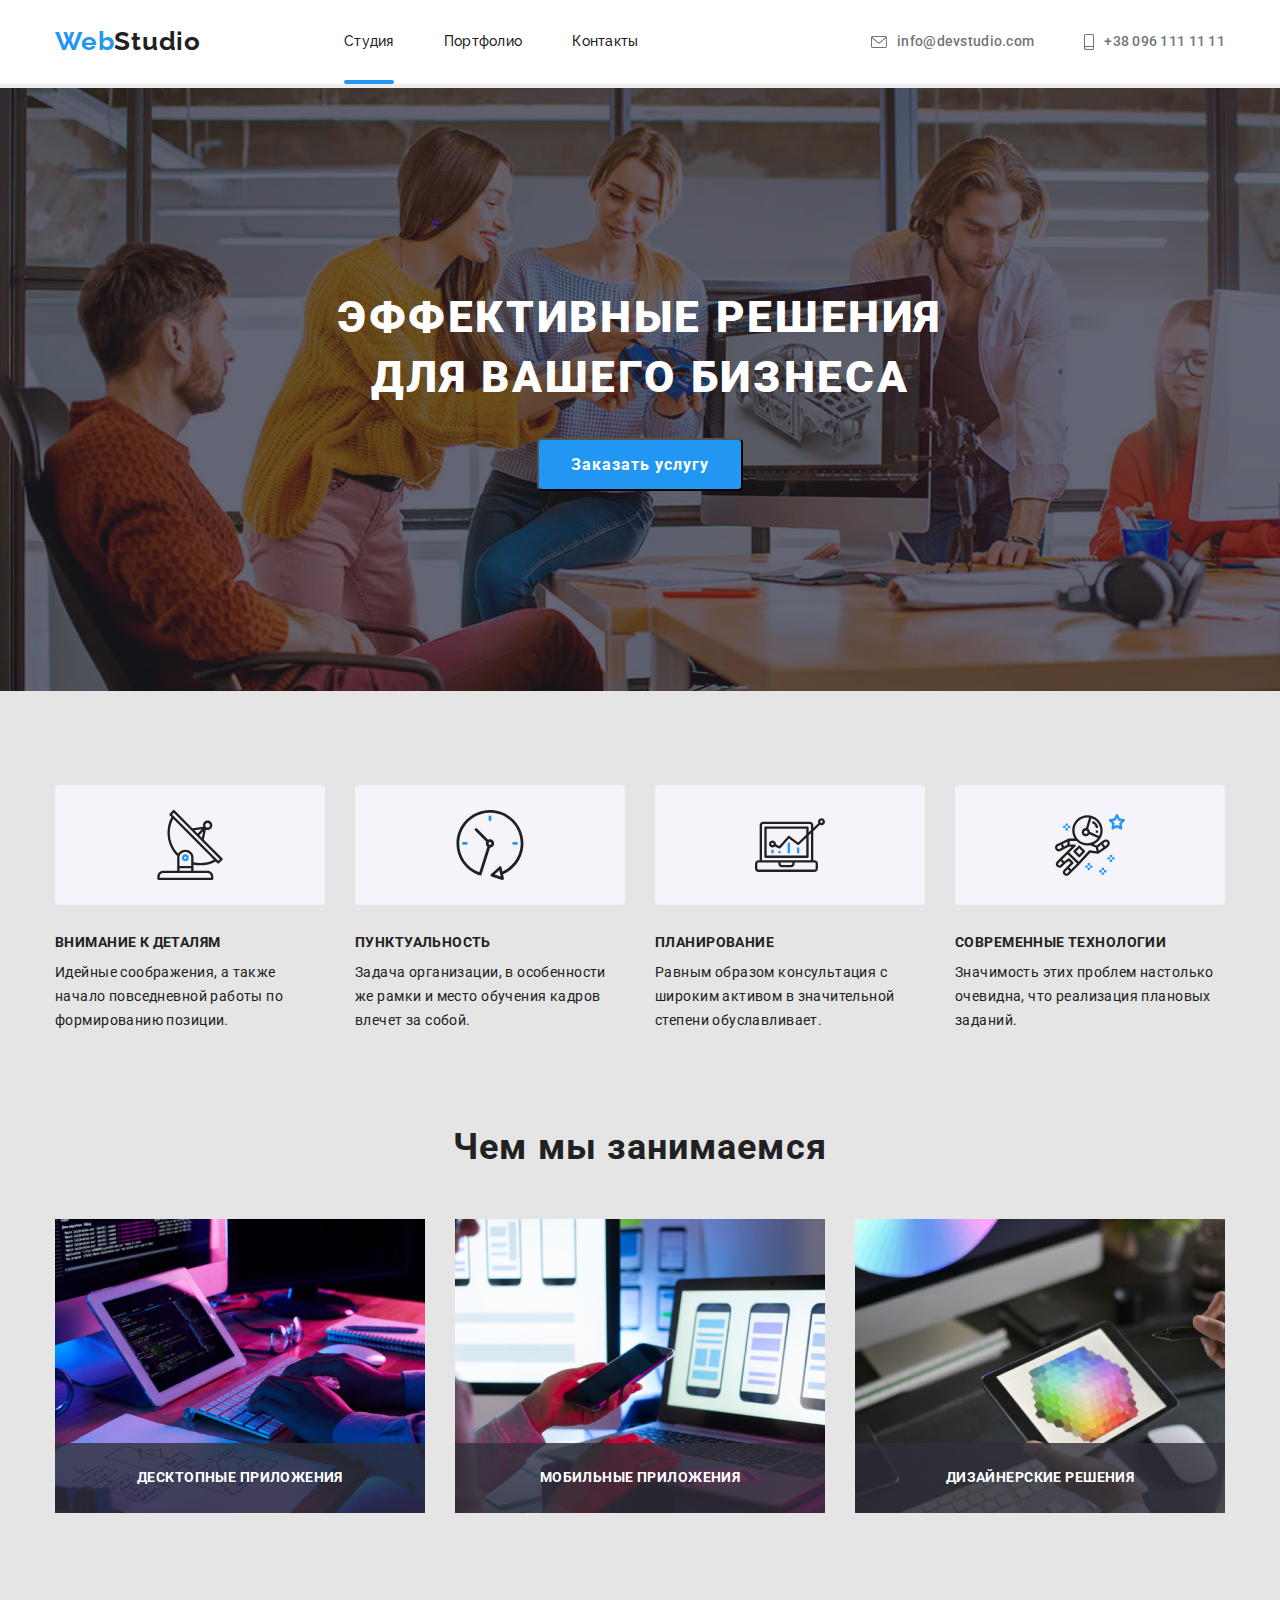
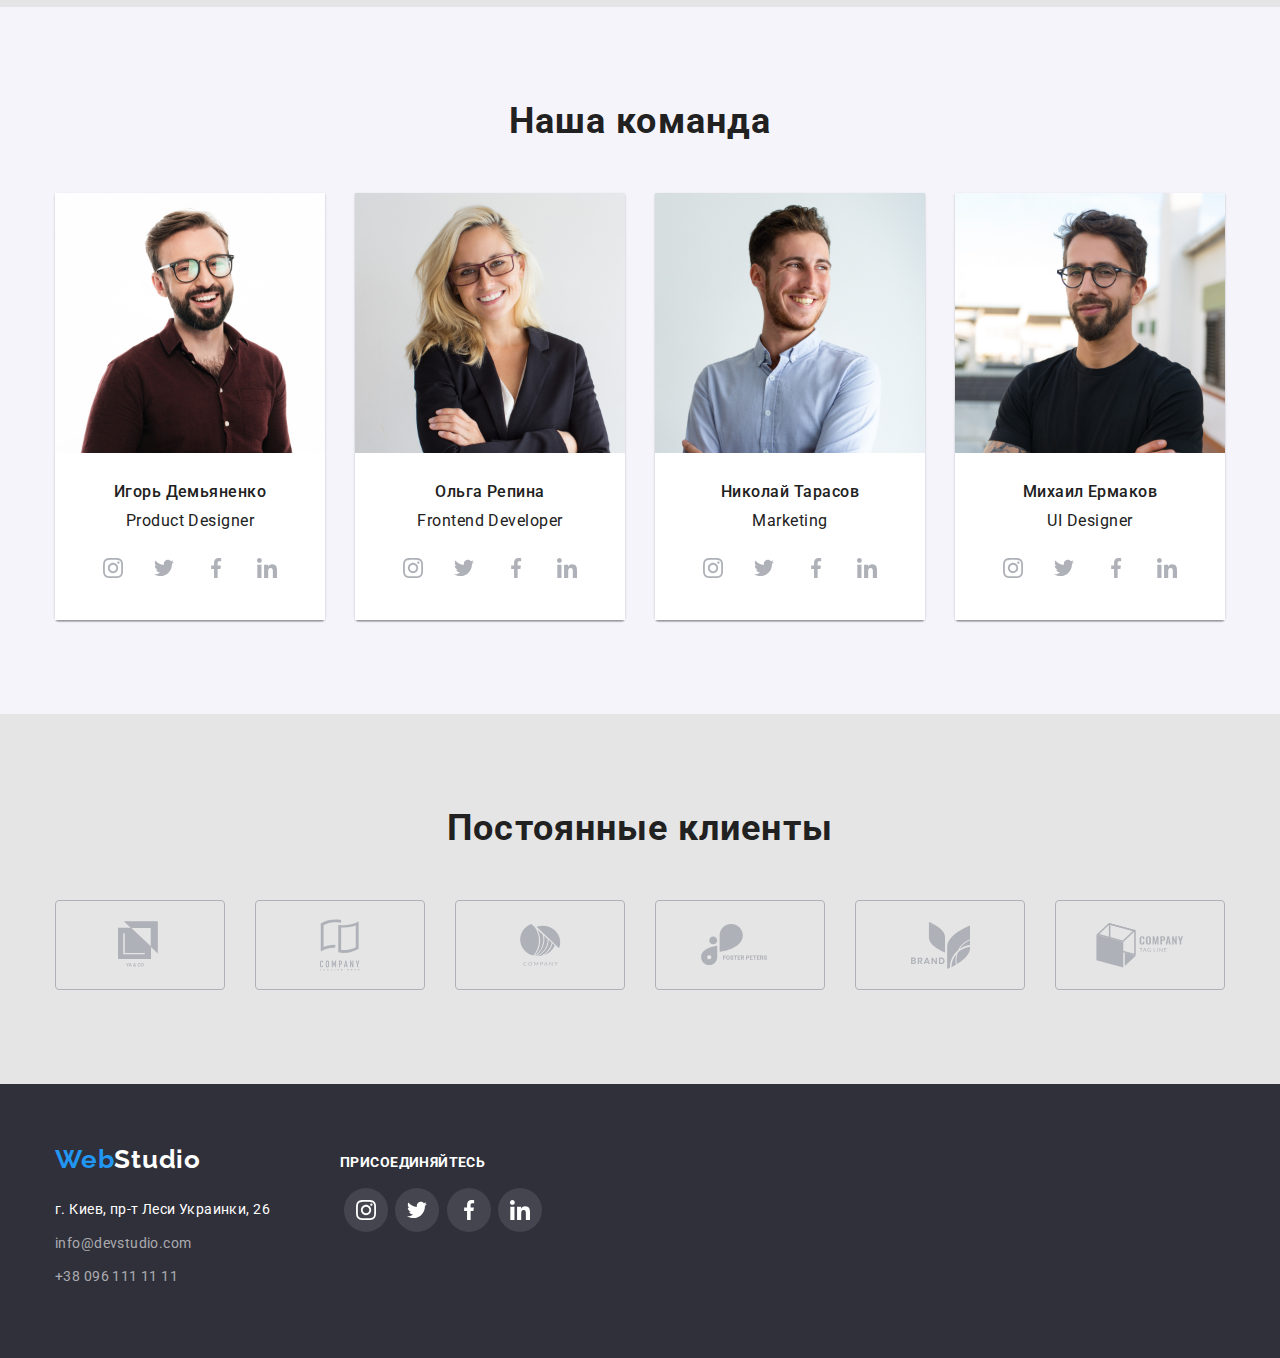
==== commit c70dd9d3: "Сделал модальное окно" ====
--- a/index.html
+++ b/index.html
@@ -60,7 +60,7 @@
                 <h1 class="hero-text">Эффективные решения <br>
                     для вашего бизнеса
                 </h1>
-                <button data-modal-open class="button main-button">
+                <button class="button main-button" data-modal-open>
                     Заказать услугу
                 </button>
             </div>
@@ -408,9 +408,9 @@
     <!-- Модальное окно -->
     <div data-modal class="backdrop is-hidden">
         <div class="modal">
-            <button data-modal-close>
-                <svg>
-                    <use href="./images/close_button.svg"></use>
+            <button class="modal-button" data-modal-close>
+                <svg width="11" height="11">
+                    <use href="./images/sprite.svg#icon-close_button"></use>
                 </svg>
             </button>
         </div>
--- a/css/style.css
+++ b/css/style.css
@@ -783,18 +783,51 @@
 
 .backdrop {
     position: fixed;
-    left: 0px;
-    top: 0px;
+    top: 0;
+    left: 0;
     width: 100%;
     height: 100%;
     opacity: 1;
-    visibility: visible;
-    
-    background: rgba(0, 0, 0, 0.2);
-}
-
-.backdrop .is-hidden {
-    visibility: hidden;
+    transition: opacity 250ms cubic-bezier(0.4, 0, 0.2, 1);
+    background-color: rgba(0, 0, 0, 0.2);
+}
+
+.backdrop.is-hidden {
     opacity: 0;
     pointer-events: none;
+}
+
+.modal {
+    position: absolute;
+    left: 50%;
+    top: 50%;
+    transform: translate(50% 50%);
+    border-radius: 4px;
+    box-shadow: 0px 1px 3px rgba(0, 0, 0, 0.12), 0px 1px 1px rgba(0, 0, 0, 0.14);
+    transform: translate(-50%, -50%) scale(1);
+    transition: transform 250ms cubic-bezier(0.4, 0, 0.2, 1);
+    
+    width: 528px;
+    height: 581px;
+
+    background: var(--secondary-title-color);
+}
+
+.modal-button {
+    position: absolute;
+    top: 8px;
+    right: 8px;
+
+    display: flex;
+    align-items: center;
+    justify-content: center;
+    width: 30px;
+    height: 30px;
+    border-radius: 50%;
+    border: 1px solid rgba(0, 0, 0, 0.1);
+    cursor: pointer;
+    outline: none;
+
+    background-color: var(--secondary-title-color);
+
 }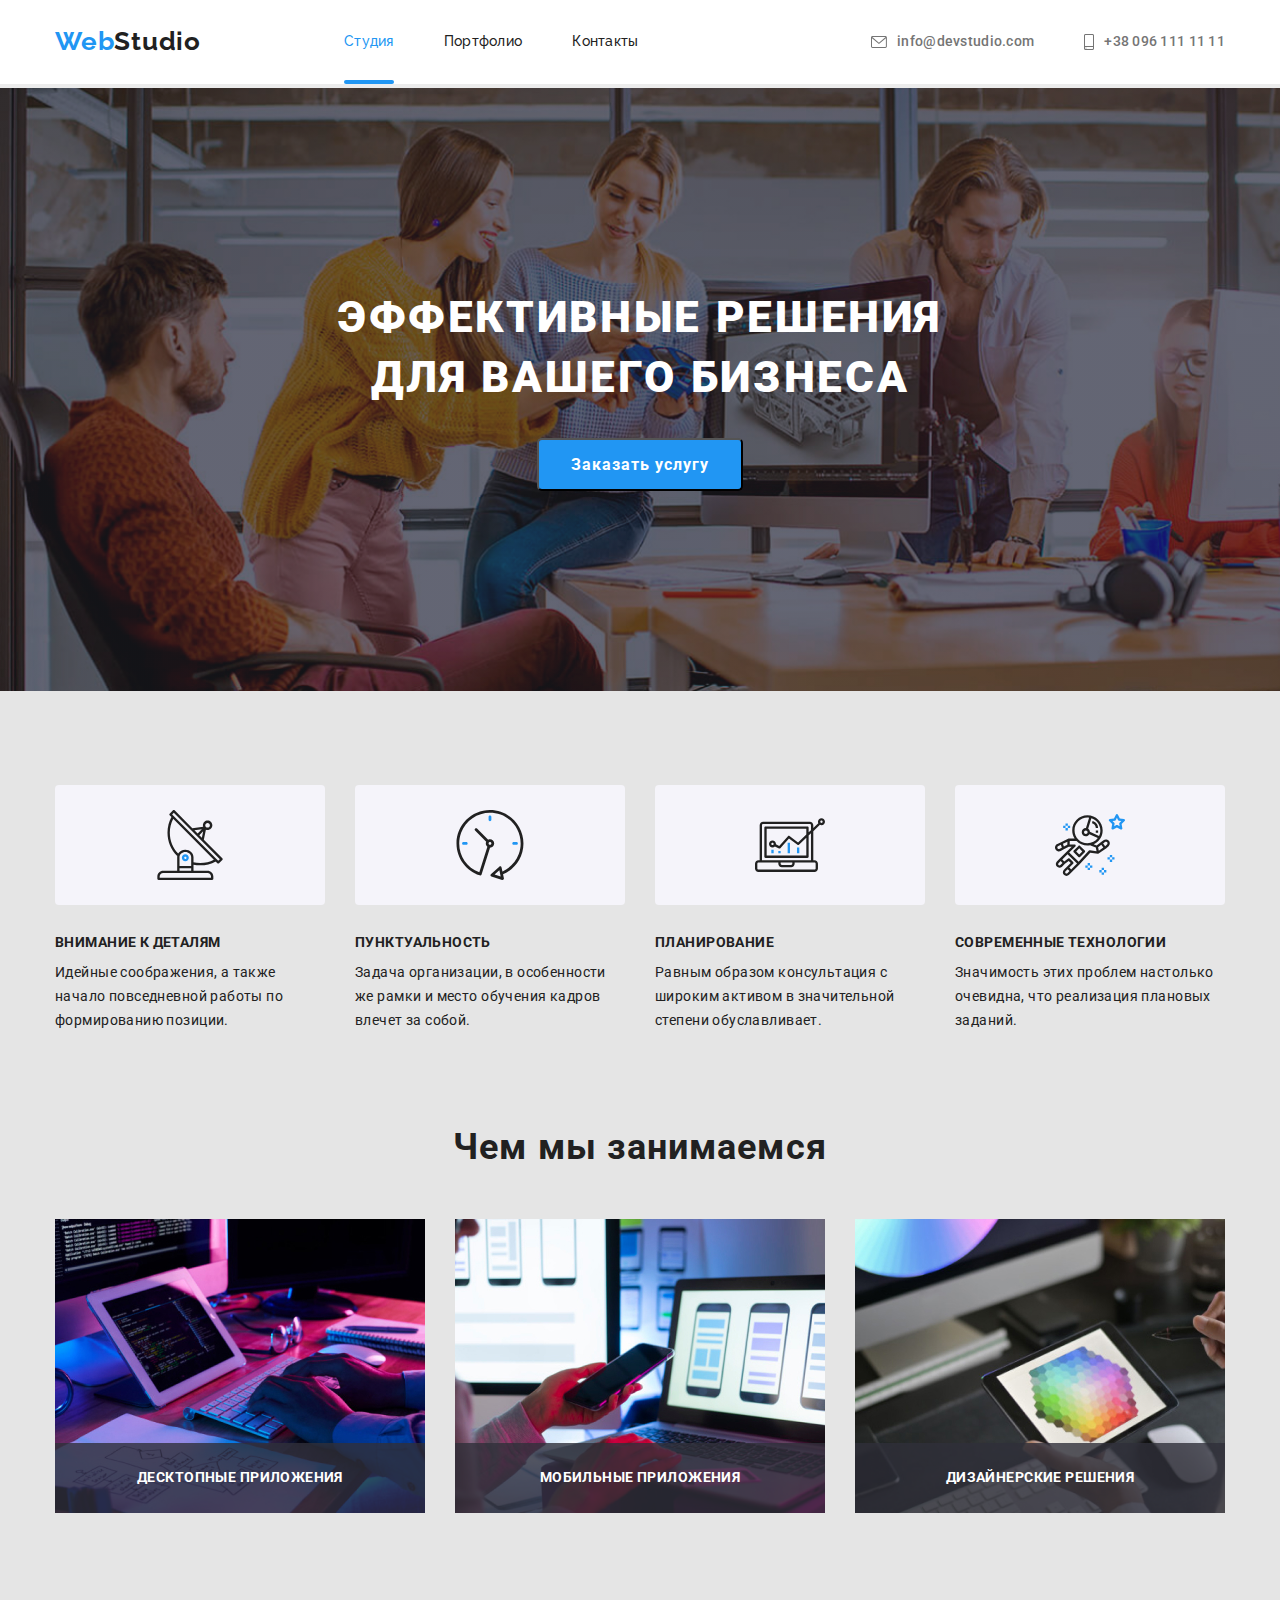
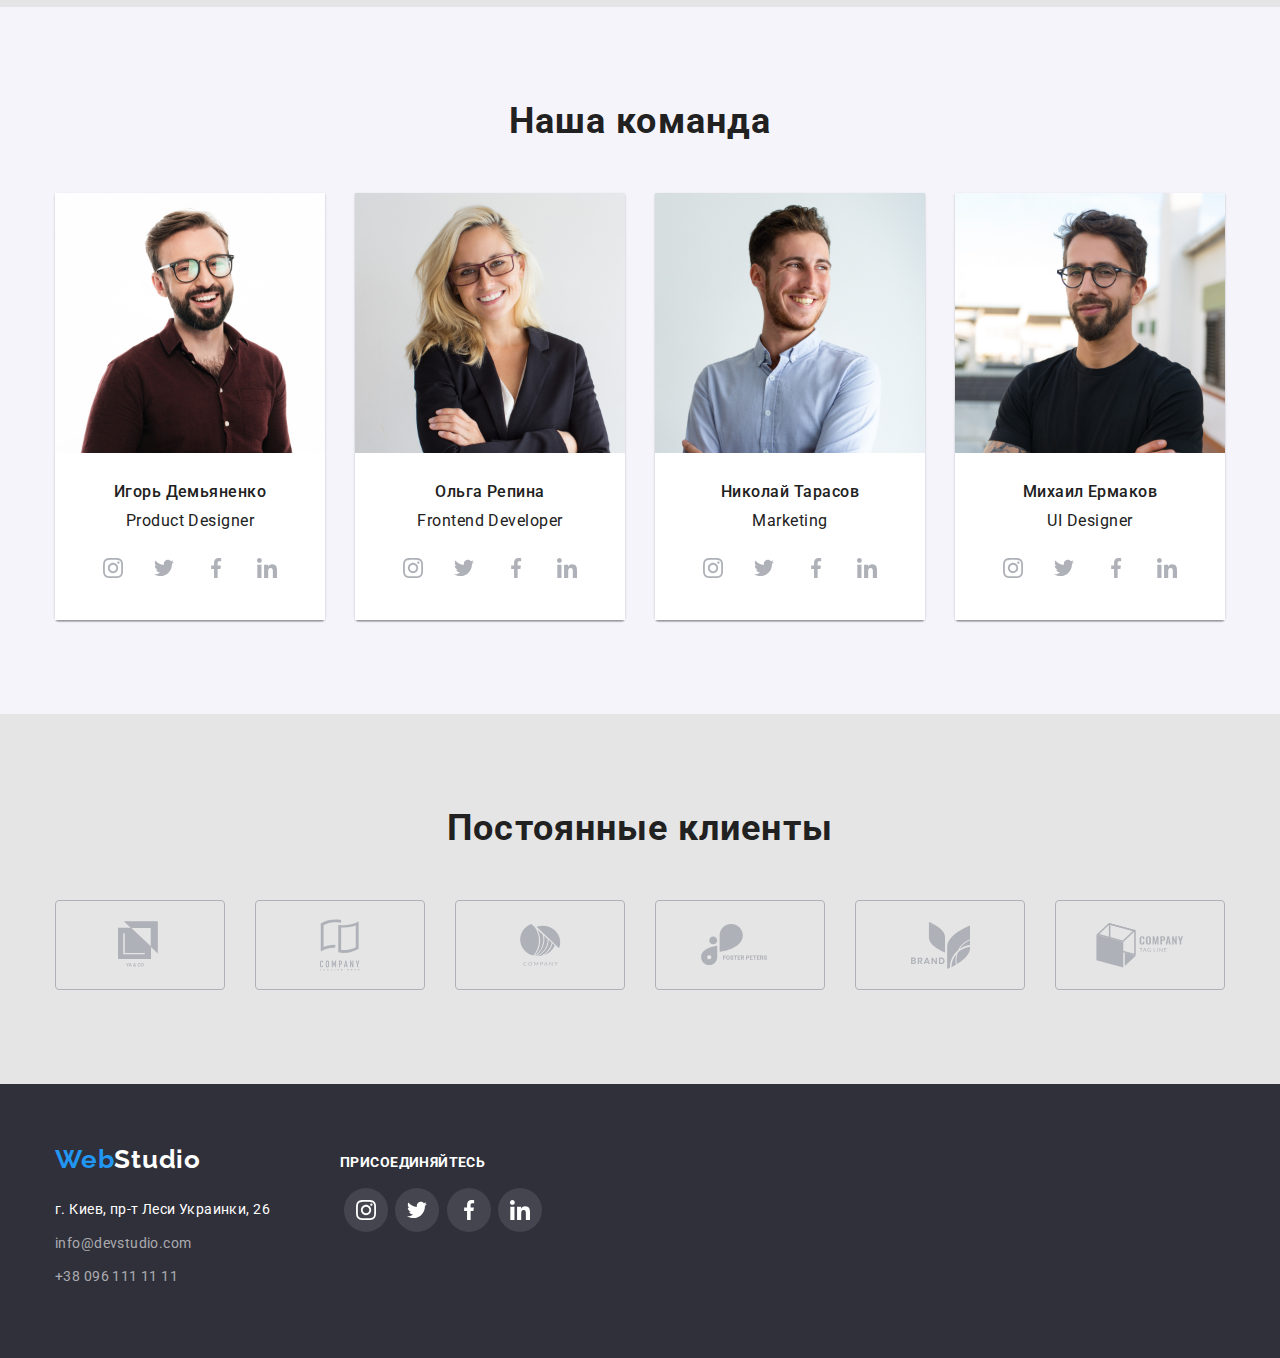
==== commit a9ba166f: "Изменил цвет текущей страницы" ====
--- a/index.html
+++ b/index.html
@@ -39,7 +39,8 @@
                     <a class="link header-contacts" href="mailto:">
                         <svg class="icon-mail">
                             <use href="./images/sprite.svg#icon-mail"></use>
-                        </svg> info@devstudio.com </a>
+                        </svg> info@devstudio.com 
+                    </a>
                 </li>
                 <li>
                     <a class="link header-contacts" href="tel:+380961111111">
@@ -56,7 +57,7 @@
         <!-- Герой -->
         <hr class="hero-line">
         <section class="hero">
-            <div class="container overlay">
+            <div class="container">
                 <h1 class="hero-text">Эффективные решения <br>
                     для вашего бизнеса
                 </h1>
--- a/css/style.css
+++ b/css/style.css
@@ -300,6 +300,9 @@
     background-color: var(--accent-color);
     color: var(--secondary-title-color);
     outline: none;
+    
+    transition-duration: 250ms;
+    transition-timing-function:cubic-bezier(0.4, 0, 0.2, 1)
 }
 
 .button-item {
@@ -353,6 +356,9 @@
     box-shadow: 0px 1px 1px rgba(0, 0, 0, 0.12), 
     0px 4px 4px rgba(0, 0, 0, 0.06), 
     1px 4px 6px rgba(0, 0, 0, 0.16);
+
+    transition-duration: 250ms;
+    transition-timing-function:cubic-bezier(0.4, 0, 0.2, 1)
 }
 
 .hero-text,
@@ -473,7 +479,7 @@
     margin-left: auto;
 }
 
-.active-page {
+.header-link.active-page {
     display: block;
     position: relative;
     margin-left: 50px;
@@ -483,14 +489,14 @@
     color: var(--accent-color);
 }
 
-.active-page::after {
+.header-link.active-page::after {
     display: block;
     position: absolute;
     content: "";
     width: 100%;
     height: 4px;
     margin-top: 28px;
-    background: var(--accent-color);
+    background-color: var(--accent-color);
     border-radius: 2px;
 }
 
@@ -542,6 +548,9 @@
 .header-contacts:hover,
 .header-contacts:focus {
     color: var(--accent-color);
+
+    transition-duration: 250ms;
+    transition-timing-function: cubic-bezier(0.4, 0, 0.2, 1);
 }
 
 .header-contacts:hover .icon-mail,
@@ -550,11 +559,17 @@
 .header-contacts:focus .icon-mail,
 .header-contacts:focus .icon-smartphone {
     fill: var(--accent-color);
+
+    transition-duration: 250ms;
+    transition-timing-function: cubic-bezier(0.4, 0, 0.2, 1);
 }
 
 .header-link:hover,
 .header-link:focus {
     color: var(--accent-color);
+
+    transition-duration: 250ms;
+    transition-timing-function: cubic-bezier(0.4, 0, 0.2, 1);
 }
 
 .footer-link {
@@ -574,6 +589,9 @@
 .footer-link:hover, 
 .footer-link:focus {
     color: var(--accent-color);
+
+    transition-duration: 250ms;
+    transition-timing-function: cubic-bezier(0.4, 0, 0.2, 1);
 }
 
 .text {
@@ -666,6 +684,9 @@
     background: var(--accent-color);
     fill: var(--logo-color);
     outline-style: none;
+
+    transition-duration: 250ms;
+    transition-timing-function: cubic-bezier(0.4, 0, 0.2, 1);
 }
 
 .icon-instagram,
@@ -706,6 +727,9 @@
 .footer-box .social-link:hover {
     background: var(--accent-color);
     outline-style: none;
+
+    transition-duration: 250ms;
+    transition-timing-function: cubic-bezier(0.4, 0, 0.2, 1);
 }
 
 .pic-instagram,
@@ -742,6 +766,9 @@
 .clients-item:hover,
 .clients-item:focus {
     border: 1px solid var(--accent-color);
+
+    transition-duration: 250ms;
+    transition-timing-function: cubic-bezier(0.4, 0, 0.2, 1);
 }
 
 .clients-item:last-child {
@@ -779,6 +806,9 @@
 .clients-link:focus .icon-Client_5,
 .clients-link:focus .icon-Client_6 {
     fill: var(--accent-color);
+
+    transition-duration: 250ms;
+    transition-timing-function: cubic-bezier(0.4, 0, 0.2, 1);
 }
 
 .backdrop {
@@ -829,5 +859,43 @@
     outline: none;
 
     background-color: var(--secondary-title-color);
-
+}
+
+.project-overlay {
+    display: block;
+    position: relative;
+}
+
+.overlay {
+    position: absolute;
+    display: block;
+    top: 0;
+    left: 0;
+    width: 100%;
+    height: 100%;
+    opacity: 0;
+    transform: translateY(100%);
+
+    background: rgba(33, 150, 243, 0.9);
+}
+
+.project-item .link:hover .overlay,
+.project-item .link:focus .overlay {
+    opacity: 1;
+    transform: translateY(0);
+
+    transition-duration: 250ms;
+    transition-timing-function: cubic-bezier(0.4, 0, 0.2, 1);
+}
+
+.overlay .text {
+    padding: 64px 23px;
+    
+    font-style: normal;
+    font-weight: normal;
+    font-size: 18px;
+    line-height: 1.56;
+    letter-spacing: 0.03em;
+
+    color: var(--secondary-title-color);
 }